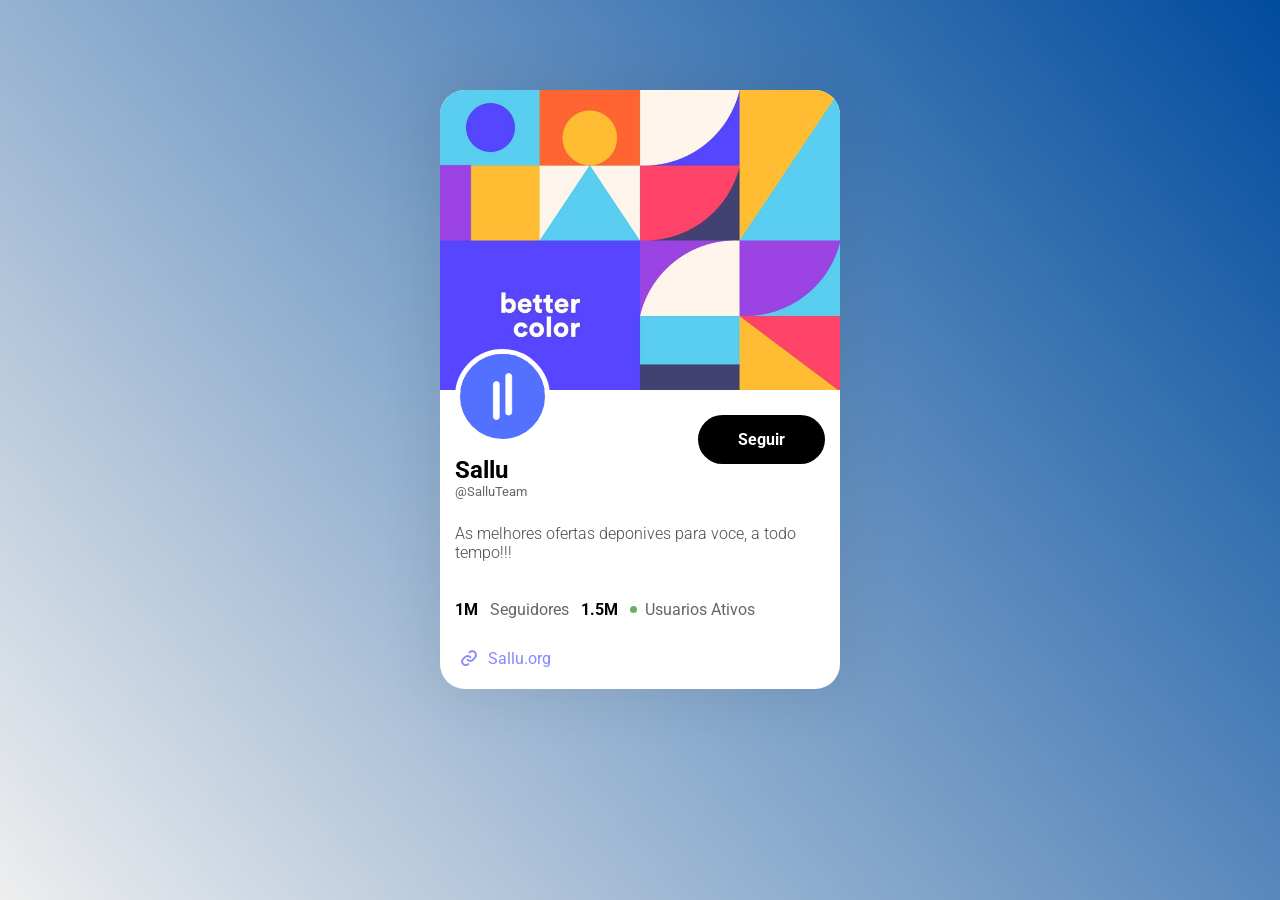
==== index.html @ f0378a01 "mudanca do nome" ====
<!DOCTYPE html>
<html lang="pt-br">

<head>
    <meta charset="UTF-8">
    <meta name="viewport" content="width=device-width, initial-scale=1.0">
    <link rel="stylesheet" href="css/css.css">
    <link href='https://unpkg.com/boxicons@2.1.4/css/boxicons.min.css' rel='stylesheet'>
    <title>Meu card</title>
</head>

<body>
    <main>
        <article>
            <img src="img/capanova.bmp" class="article-capa-img" alt="article-content">
            <div class="div-btn-logo">
                <div class="user-img-content">
                    <img src="img/Sallu logos.png" alt="user-img">

                    <div class="div-p-user">
                        <h2 id="">Sallu</h2>
                        <p>@SalluTeam</p>
                    </div>
                </div>

                <button>Seguir</button>

            </div>
            <div class="div-content">
                <p class="p-descrisao"> As melhores ofertas deponives para voce, a todo tempo!!! </p>
                <div class="div-rolo">
                    <div class="div-rolo-1">
                        <span id="span-seguindo"></span>
                        <p>Seguidores </p>
                    </div>
                    <div class="div-rolo-1">
                        <span>1.5M</span>
                        <p><span class="span-c"></span> Usuarios Ativos</p>
                    </div>
                </div>
                <div class="div-span-link">
                    <a href="#">
                        <i class='bx bx-link'></i> Sallu.org
                    </a>
                </div>
            </div>
        </article>
    </main>

        <script src="js/js.js"></script>
</body>

</html>
---- css/css.css ----
@import url('https://fonts.googleapis.com/css2?family=Roboto:ital,wght@0,100..900;1,100..900&family=Sen:wght@400..800&display=swap');


* {
    margin: 0;
    padding: 0;
    box-sizing: border-box;
    font-family: "Roboto", serif;
}

:root {

    --body_background: linear-gradient(50deg, rgb(238, 238, 238), rgb(0, 76, 158));
    --article_background-color: white;

}

body {
    height: 100vh;
    background: var(--body_background);
}

article {
    box-shadow: 0 0 60px 5px rgba(0, 0, 0, 0.083);
    background-color: var(--article_background-color);
    width: 100%;
    max-width: 400px;

    border-radius: 25px;
    position: absolute;
    left: 50%;
    top: 10%;
    transform: translate(-50%);

}


article .article-capa-img {
    background: linear-gradient();
    border-radius: 25px 25px 0 0;
    width: 100%;

}

article .div-btn-logo {
    display: flex;
    justify-content: space-between;
    padding: 15PX;
    border-radius: 20px 20px 0 0;
    width: 100%;

}



article .div-btn-logo .user-img-content {
    background-color: transparent;
    position: relative;
    bottom: 60px;
}

article .div-btn-logo .user-img-content h2 {
    font-weight: bolder;
    font-size: x-large;
}

article .div-btn-logo .user-img-content p {
    opacity: 0.6;
    font-size: small;
}

article .div-btn-logo .user-img-content img {
    border-radius: 50%;
    margin-bottom: 8px;
    width: 95px;
    border: 5px solid white;

}

article .div-btn-logo button {
    cursor: pointer;
    display: flex;
    align-self: center;
    border: none;
    border-radius: 25px;
    padding: 15px 40px;
    font-weight: bold;
    background-color: black;
    color: rgb(255, 255, 255);
    position: relative;
    bottom: 45px;
    font-size: medium;
}



article .p-descrisao {
    padding: 0 15px;
    position: relative;
    bottom: 50px;
    opacity: 0.7;
    font-weight: 300;
}

article .div-rolo {
    position: relative;
    bottom: 20px;
    padding: 8px 15px;
    display: flex;
    justify-content: flex-start;
    align-items: center;
    gap: 12px;
}

article .div-rolo span {
    display: flex;
    justify-self: center;
    font-weight: bolder;
}

article .div-rolo p {
    opacity: 0.6;
}

article .div-rolo-1 {

    display: flex;
    justify-content: flex-start;
    align-items: center;
    gap: 12px;
}

article .div-rolo-1 p {
    gap: 8px;
    display: flex;
    justify-content: center;
    align-items: center;
}

article .div-rolo-1 p .span-c {
    background-color: green;
    width: 7px;
    border-radius: 50%;
    height: 7px;
}

article a{
    align-items: center;

   display: flex;
   text-decoration: none;
   color: rgb(135, 135, 255);
   margin-bottom: 20px;
   padding: 0 18px;
   gap: 8px;
}
article a i{
 font-size:22px;
}

@media (max-width : 600px) {
    article {
        box-shadow: 0 0 60px 5px rgba(0, 0, 0, 0.083);
        background-color: var(--article_background-color);
        width: 100%;
        max-width: unset;
        bottom: 0;
        top: unset;
        position: absolute;



    }

    article .div-btn-logo {
        cursor: pointer;
        display: flex;
        flex-direction: column;



    }

    article .div-btn-logo button {
        cursor: pointer;
        display: unset;
        width: 100%;
        margin: 20px 0;
        padding: 20px 40px;
    }

}
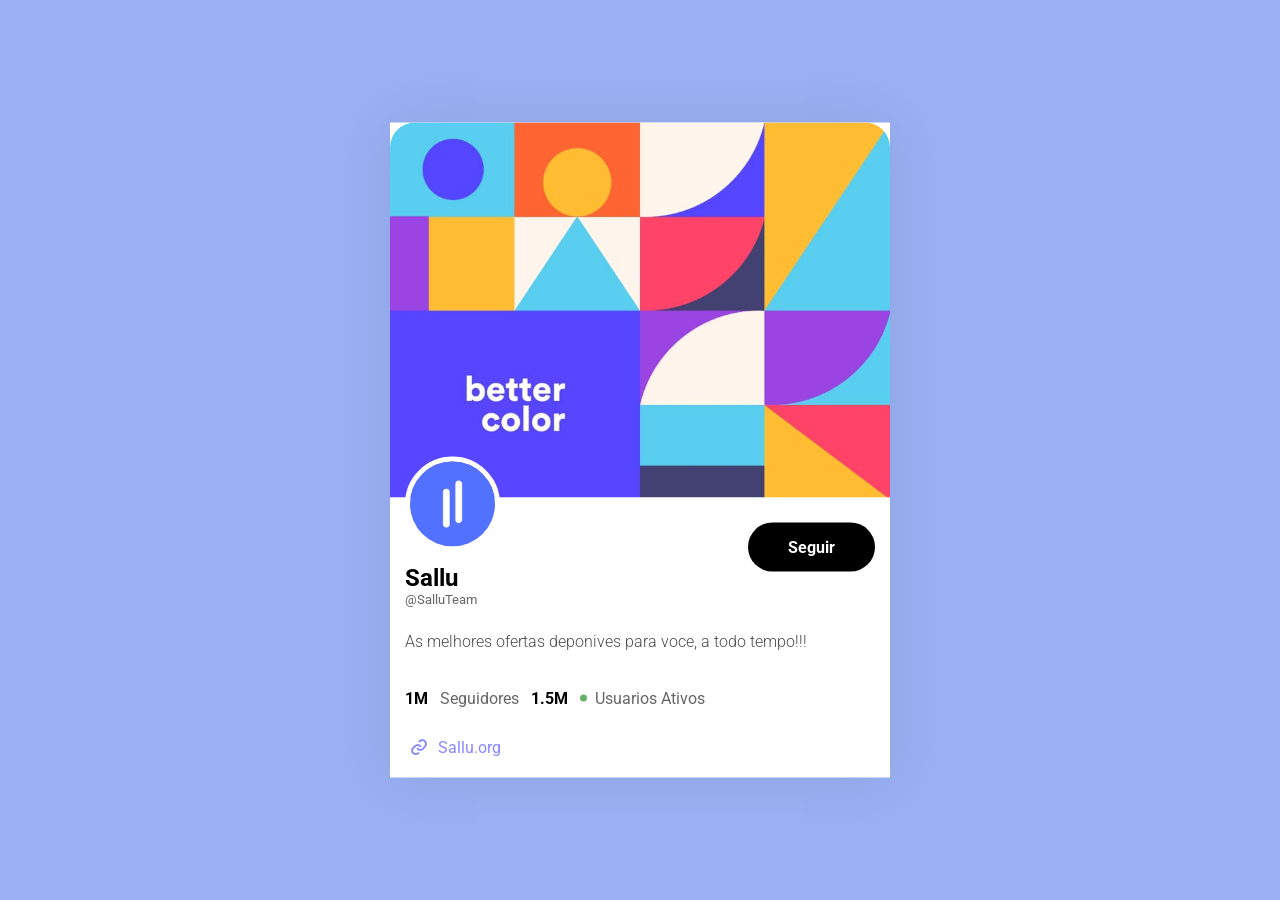
==== commit 635c9add: "FF" ====
--- a/index.html
+++ b/index.html
@@ -39,7 +39,7 @@
                     </div>
                 </div>
                 <div class="div-span-link">
-                    <a href="#">
+                    <a href="">
                         <i class='bx bx-link'></i> Sallu.org
                     </a>
                 </div>
@@ -47,7 +47,7 @@
         </article>
     </main>
 
-        <script src="js/js.js"></script>
+    <script src="js/js.js"></script>
 </body>
 
 </html>
--- a/css/css.css
+++ b/css/css.css
@@ -10,27 +10,37 @@
 
 :root {
 
-    --body_background: linear-gradient(50deg, rgb(238, 238, 238), rgb(0, 76, 158));
+    --body_background: rgba(79, 118, 237, 0.563);
     --article_background-color: white;
 
 }
 
 body {
-    height: 100vh;
+
+  
+
     background: var(--body_background);
 }
 
+main {
+    background-color: brown;
+   border-radius: 25px 25px 0 0;
+    width: 100%;
+    max-width: 500px;
+    position: absolute;
+    left: 50%;
+    top: 50%;
+    transform: translate(-50%, -50%);
+}
+
 article {
+
     box-shadow: 0 0 60px 5px rgba(0, 0, 0, 0.083);
     background-color: var(--article_background-color);
     width: 100%;
-    max-width: 400px;
-
-    border-radius: 25px;
-    position: absolute;
-    left: 50%;
-    top: 10%;
-    transform: translate(-50%);
+  
+  
+
 
 }
 
@@ -144,36 +154,40 @@
     height: 7px;
 }
 
-article a{
-    align-items: center;
-
-   display: flex;
-   text-decoration: none;
-   color: rgb(135, 135, 255);
-   margin-bottom: 20px;
-   padding: 0 18px;
-   gap: 8px;
-}
-article a i{
- font-size:22px;
+article a {
+    align-items: center;
+
+    display: inline-flex;
+    text-decoration: none;
+    color: rgb(135, 135, 255);
+    margin-bottom: 20px;
+    padding: 0 18px;
+    gap: 8px;
+}
+
+article a i {
+    font-size: 22px;
 }
 
 @media (max-width : 600px) {
-    article {
+
+    main {
+     
         box-shadow: 0 0 60px 5px rgba(0, 0, 0, 0.083);
         background-color: var(--article_background-color);
-        width: 100%;
-        max-width: unset;
+       
         bottom: 0;
-        top: unset;
-        position: absolute;
+
+
+       
+
 
 
 
     }
 
     article .div-btn-logo {
-        cursor: pointer;
+
         display: flex;
         flex-direction: column;
 
